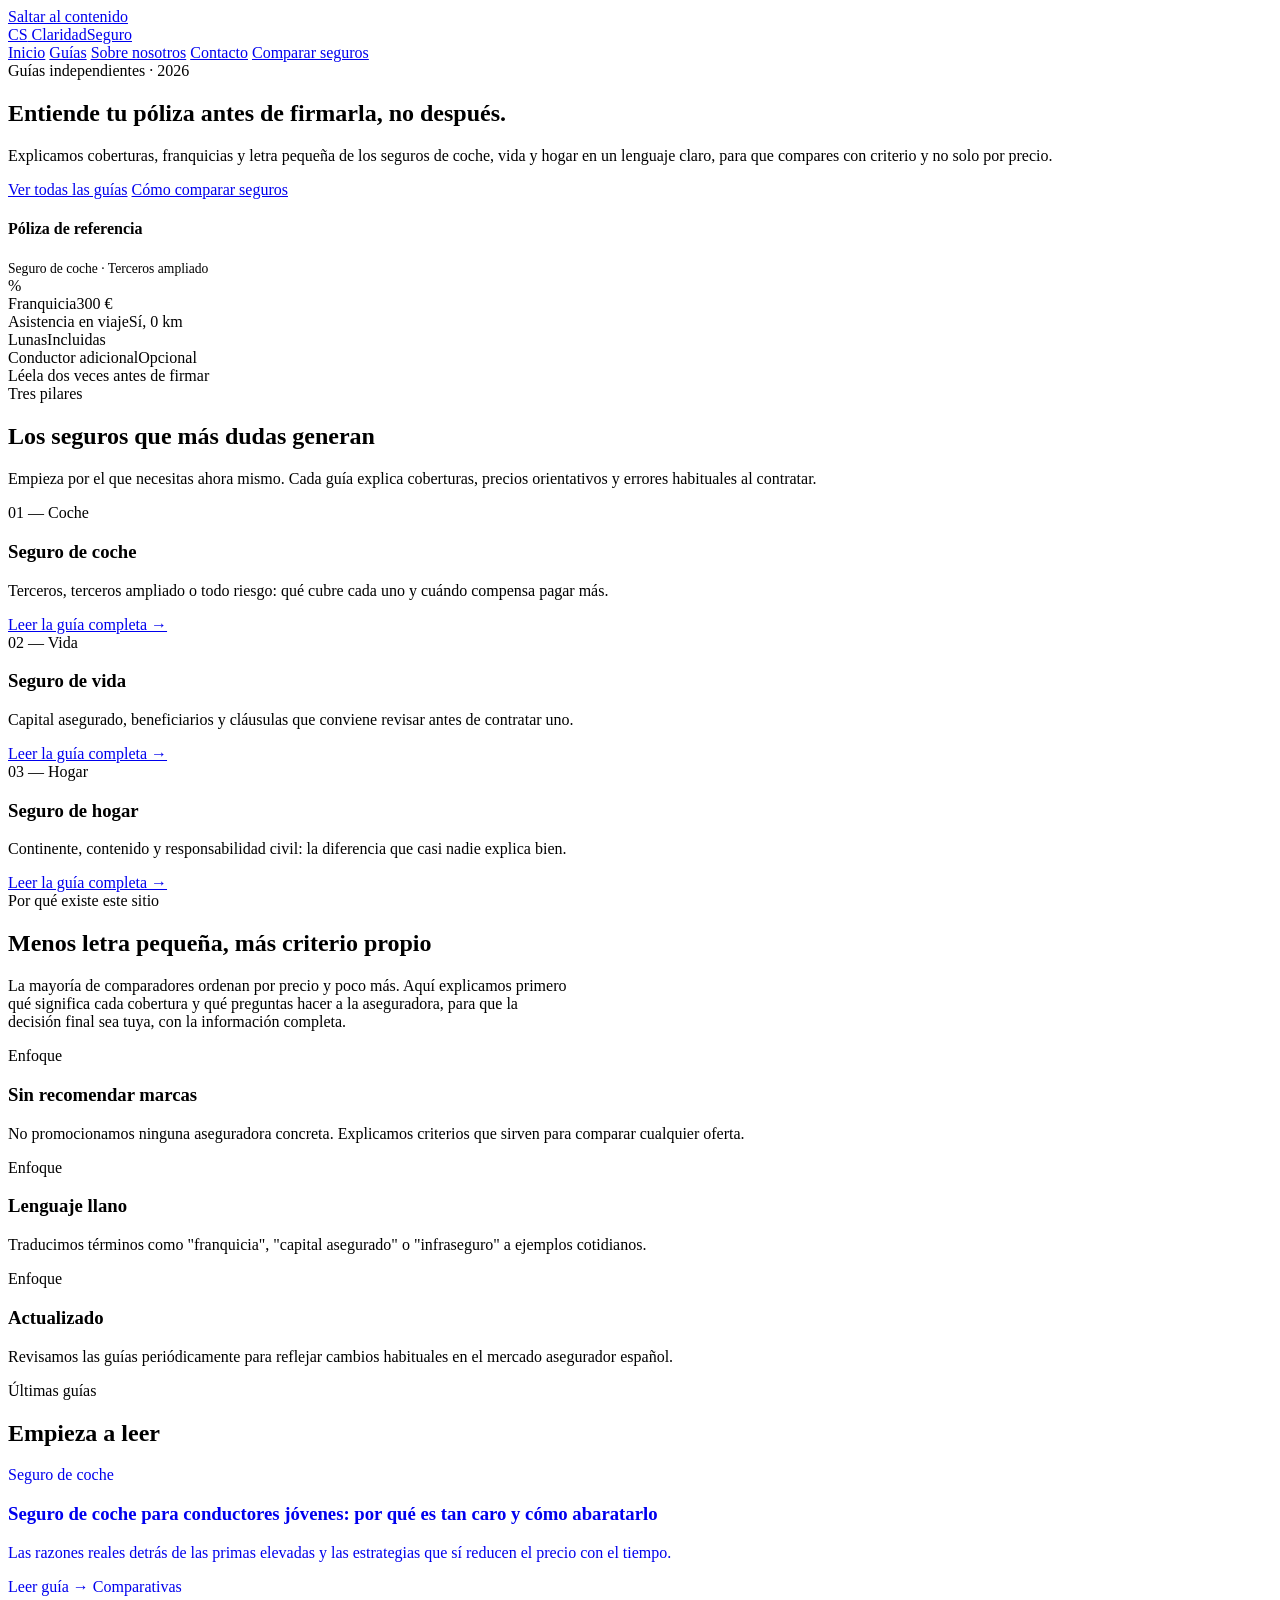
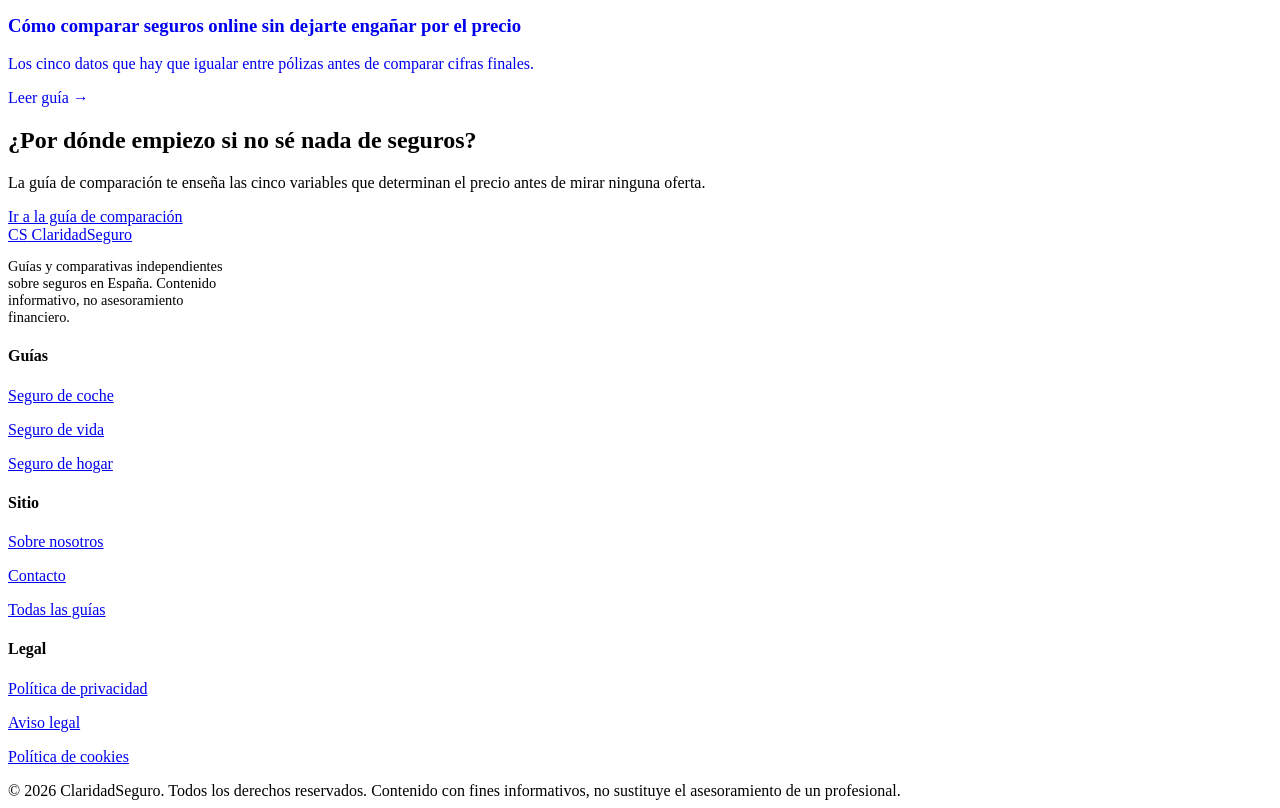
==== index.html @ 66f96608 "Add files via upload" ====
<!DOCTYPE html>
<html lang="es">
<head>
<meta charset="UTF-8">
<meta name="viewport" content="width=device-width, initial-scale=1.0">
<title>ClaridadSeguro — Guías claras para elegir seguro de coche, vida y hogar</title>
<meta name="description" content="Comparativas, guías y consejos independientes sobre seguros de coche, vida y hogar en España. Entiende tu póliza antes de firmarla, sin letra pequeña.">
<link rel="canonical" href="https://marcooos1.github.io/claridadseguro/">
<meta property="og:title" content="ClaridadSeguro — Guías claras sobre seguros">
<meta property="og:description" content="Comparativas y guías independientes de seguros de coche, vida y hogar.">
<meta property="og:type" content="website">
<meta property="og:url" content="https://marcooos1.github.io/claridadseguro/">
<meta name="robots" content="index, follow">
<link rel="preconnect" href="https://fonts.googleapis.com">
<link href="https://fonts.googleapis.com/css2?family=Fraunces:wght@600;700;900&family=Inter:wght@400;500;600;700&family=IBM+Plex+Mono:wght@500;600&display=swap" rel="stylesheet">
<link rel="stylesheet" href="css/style.css">
<script type="application/ld+json">
{
  "@context": "https://schema.org",
  "@type": "Organization",
  "name": "ClaridadSeguro",
  "url": "https://marcooos1.github.io/claridadseguro/",
  "description": "Guías y comparativas independientes sobre seguros de coche, vida y hogar en España."
}
</script>
</head>
<body>
<a class="skip-link" href="#main">Saltar al contenido</a>

<header class="site-header">
  <div class="nav-wrap">
    <a class="brand" href="index.html"><span class="seal">CS</span> ClaridadSeguro</a>
    <nav class="main-nav" aria-label="Navegación principal">
      <a href="index.html">Inicio</a>
      <a href="blog/index.html">Guías</a>
      <a href="sobre-nosotros.html">Sobre nosotros</a>
      <a href="contacto.html">Contacto</a>
      <a class="nav-cta" href="blog/comparar-seguros-online.html">Comparar seguros</a>
    </nav>
  </div>
</header>

<main id="main">

<section class="hero">
  <div class="container hero-grid">
    <div>
      <span class="eyebrow">Guías independientes · 2026</span>
      <h1>Entiende tu póliza antes de firmarla, no después.</h1>
      <p class="lead">Explicamos coberturas, franquicias y letra pequeña de los seguros de coche, vida y hogar en un lenguaje claro, para que compares con criterio y no solo por precio.</p>
      <div class="hero-actions">
        <a class="btn btn-primary" href="blog/index.html">Ver todas las guías</a>
        <a class="btn btn-outline" href="blog/comparar-seguros-online.html">Cómo comparar seguros</a>
      </div>
    </div>
    <div class="policy-card" aria-hidden="true">
      <div class="policy-head">
        <div>
          <h4>Póliza de referencia</h4>
          <span style="color:var(--slate); font-size:.85rem;">Seguro de coche · Terceros ampliado</span>
        </div>
        <span class="seal">%</span>
      </div>
      <div class="row"><span>Franquicia</span><span>300 €</span></div>
      <div class="row"><span>Asistencia en viaje</span><span>Sí, 0 km</span></div>
      <div class="row"><span>Lunas</span><span>Incluidas</span></div>
      <div class="row"><span>Conductor adicional</span><span>Opcional</span></div>
      <div class="stamp">Léela dos veces antes de firmar</div>
    </div>
  </div>
</section>

<section>
  <div class="container">
    <div class="section-head">
      <span class="eyebrow">Tres pilares</span>
      <h2>Los seguros que más dudas generan</h2>
      <p style="color:var(--slate)">Empieza por el que necesitas ahora mismo. Cada guía explica coberturas, precios orientativos y errores habituales al contratar.</p>
    </div>
    <div class="grid-3">
      <div class="type-card">
        <span class="num">01 — Coche</span>
        <h3>Seguro de coche</h3>
        <p>Terceros, terceros ampliado o todo riesgo: qué cubre cada uno y cuándo compensa pagar más.</p>
        <a href="blog/seguro-coche-guia-completa.html">Leer la guía completa →</a>
      </div>
      <div class="type-card">
        <span class="num">02 — Vida</span>
        <h3>Seguro de vida</h3>
        <p>Capital asegurado, beneficiarios y cláusulas que conviene revisar antes de contratar uno.</p>
        <a href="blog/seguro-vida-como-elegir.html">Leer la guía completa →</a>
      </div>
      <div class="type-card">
        <span class="num">03 — Hogar</span>
        <h3>Seguro de hogar</h3>
        <p>Continente, contenido y responsabilidad civil: la diferencia que casi nadie explica bien.</p>
        <a href="blog/seguro-hogar-que-cubre.html">Leer la guía completa →</a>
      </div>
    </div>
  </div>
</section>

<section style="background:var(--paper); border-top:1px solid var(--line); border-bottom:1px solid var(--line);">
  <div class="container">
    <div class="section-head">
      <span class="eyebrow">Por qué existe este sitio</span>
      <h2>Menos letra pequeña, más criterio propio</h2>
      <p style="color:var(--slate); max-width:70ch">La mayoría de comparadores ordenan por precio y poco más. Aquí explicamos primero qué significa cada cobertura y qué preguntas hacer a la aseguradora, para que la decisión final sea tuya, con la información completa.</p>
    </div>
    <div class="grid-3">
      <div class="type-card">
        <span class="num">Enfoque</span>
        <h3>Sin recomendar marcas</h3>
        <p>No promocionamos ninguna aseguradora concreta. Explicamos criterios que sirven para comparar cualquier oferta.</p>
      </div>
      <div class="type-card">
        <span class="num">Enfoque</span>
        <h3>Lenguaje llano</h3>
        <p>Traducimos términos como "franquicia", "capital asegurado" o "infraseguro" a ejemplos cotidianos.</p>
      </div>
      <div class="type-card">
        <span class="num">Enfoque</span>
        <h3>Actualizado</h3>
        <p>Revisamos las guías periódicamente para reflejar cambios habituales en el mercado asegurador español.</p>
      </div>
    </div>
  </div>
</section>

<section>
  <div class="container">
    <div class="section-head">
      <span class="eyebrow">Últimas guías</span>
      <h2>Empieza a leer</h2>
    </div>
    <div class="post-list">
      <a class="post-card" href="blog/seguro-coche-jovenes-conductores.html" style="text-decoration:none;">
        <span class="tag">Seguro de coche</span>
        <h3>Seguro de coche para conductores jóvenes: por qué es tan caro y cómo abaratarlo</h3>
        <p>Las razones reales detrás de las primas elevadas y las estrategias que sí reducen el precio con el tiempo.</p>
        <span class="read">Leer guía →</span>
      </a>
      <a class="post-card" href="blog/comparar-seguros-online.html" style="text-decoration:none;">
        <span class="tag">Comparativas</span>
        <h3>Cómo comparar seguros online sin dejarte engañar por el precio</h3>
        <p>Los cinco datos que hay que igualar entre pólizas antes de comparar cifras finales.</p>
        <span class="read">Leer guía →</span>
      </a>
    </div>
  </div>
</section>

<div class="cta-band">
  <h2>¿Por dónde empiezo si no sé nada de seguros?</h2>
  <p>La guía de comparación te enseña las cinco variables que determinan el precio antes de mirar ninguna oferta.</p>
  <a class="btn btn-primary" href="blog/comparar-seguros-online.html">Ir a la guía de comparación</a>
</div>

</main>

<footer class="site-footer">
  <div class="container">
    <div class="footer-grid">
      <div>
        <a class="brand" href="index.html"><span class="seal">CS</span> ClaridadSeguro</a>
        <p style="margin-top:14px; max-width:32ch; font-size:.9rem;">Guías y comparativas independientes sobre seguros en España. Contenido informativo, no asesoramiento financiero.</p>
      </div>
      <div>
        <h4>Guías</h4>
        <p><a href="blog/seguro-coche-guia-completa.html">Seguro de coche</a></p>
        <p><a href="blog/seguro-vida-como-elegir.html">Seguro de vida</a></p>
        <p><a href="blog/seguro-hogar-que-cubre.html">Seguro de hogar</a></p>
      </div>
      <div>
        <h4>Sitio</h4>
        <p><a href="sobre-nosotros.html">Sobre nosotros</a></p>
        <p><a href="contacto.html">Contacto</a></p>
        <p><a href="blog/index.html">Todas las guías</a></p>
      </div>
      <div>
        <h4>Legal</h4>
        <p><a href="politica-privacidad.html">Política de privacidad</a></p>
        <p><a href="aviso-legal.html">Aviso legal</a></p>
        <p><a href="politica-cookies.html">Política de cookies</a></p>
      </div>
    </div>
    <div class="footer-bottom">
      <span>© 2026 ClaridadSeguro. Todos los derechos reservados.</span>
      <span>Contenido con fines informativos, no sustituye el asesoramiento de un profesional.</span>
    </div>
  </div>
</footer>

<script src="js/cookie-banner.js" defer></script>
</body>
</html>
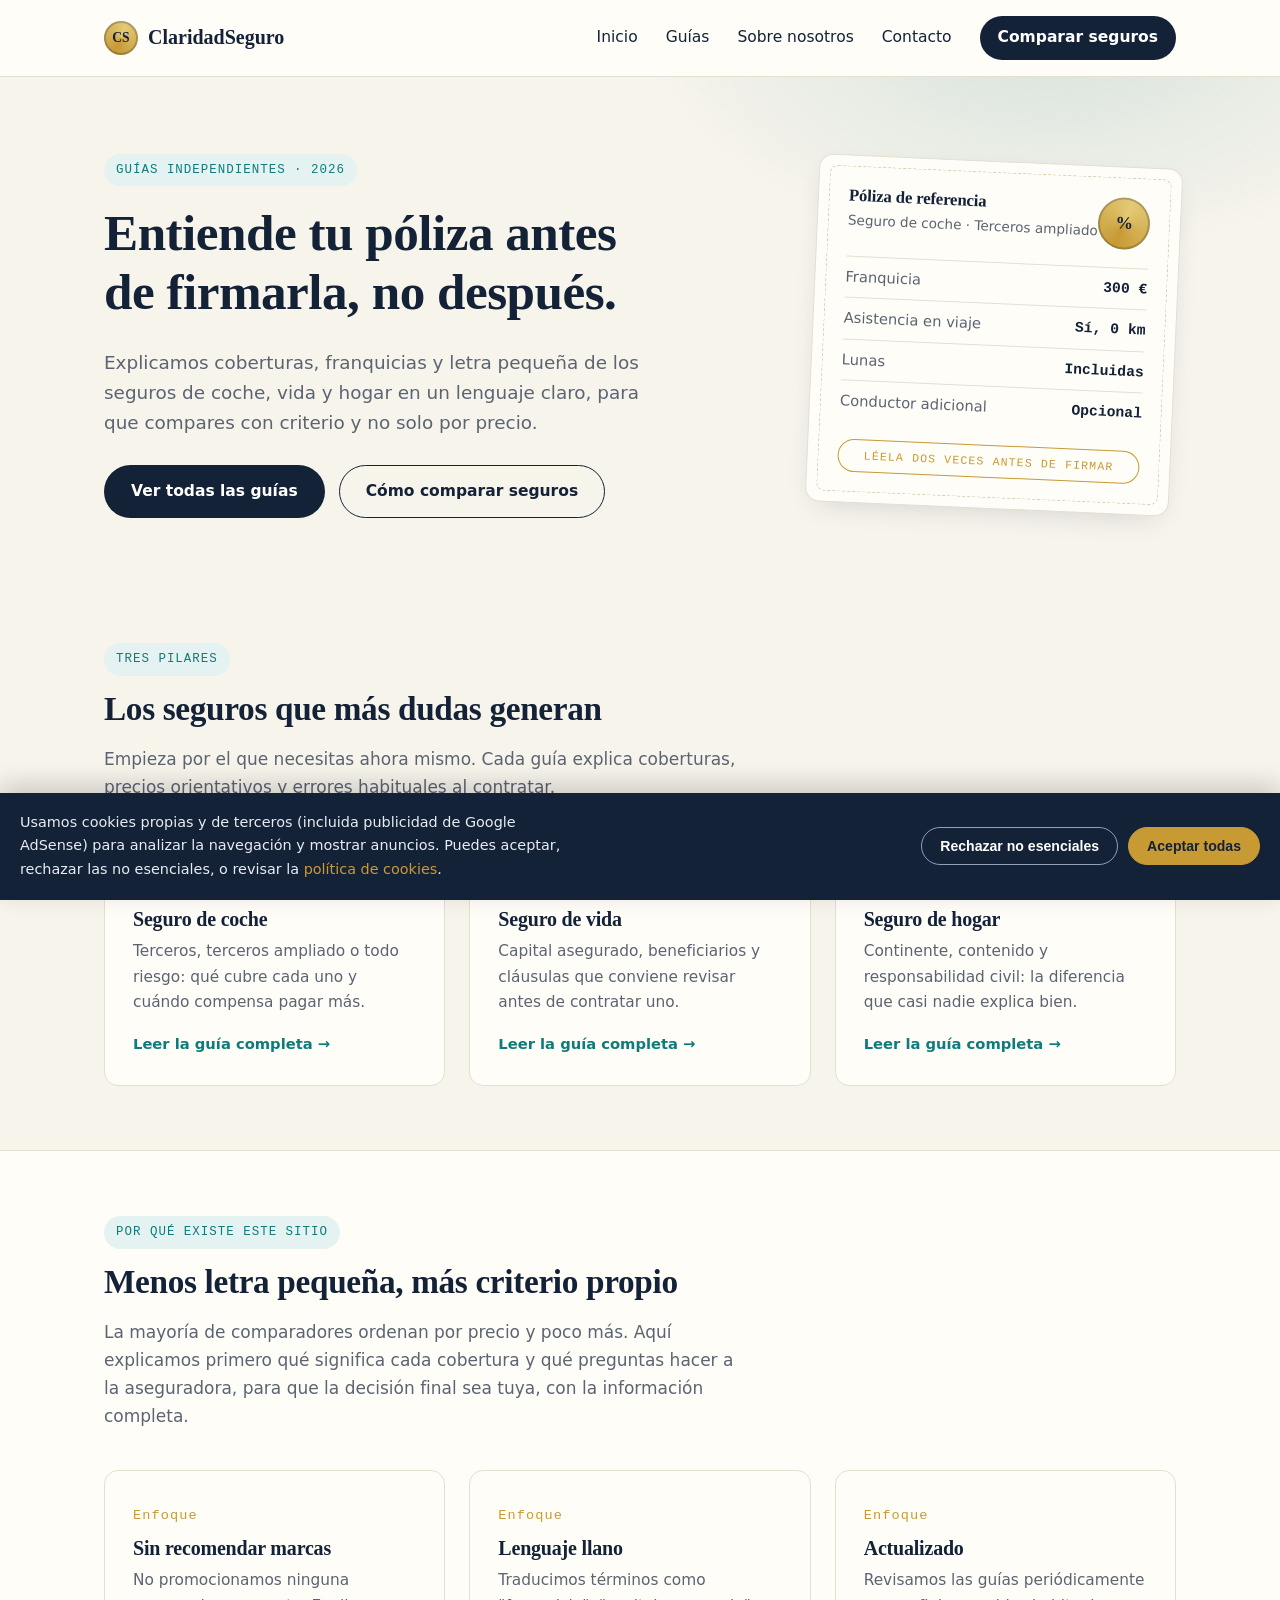
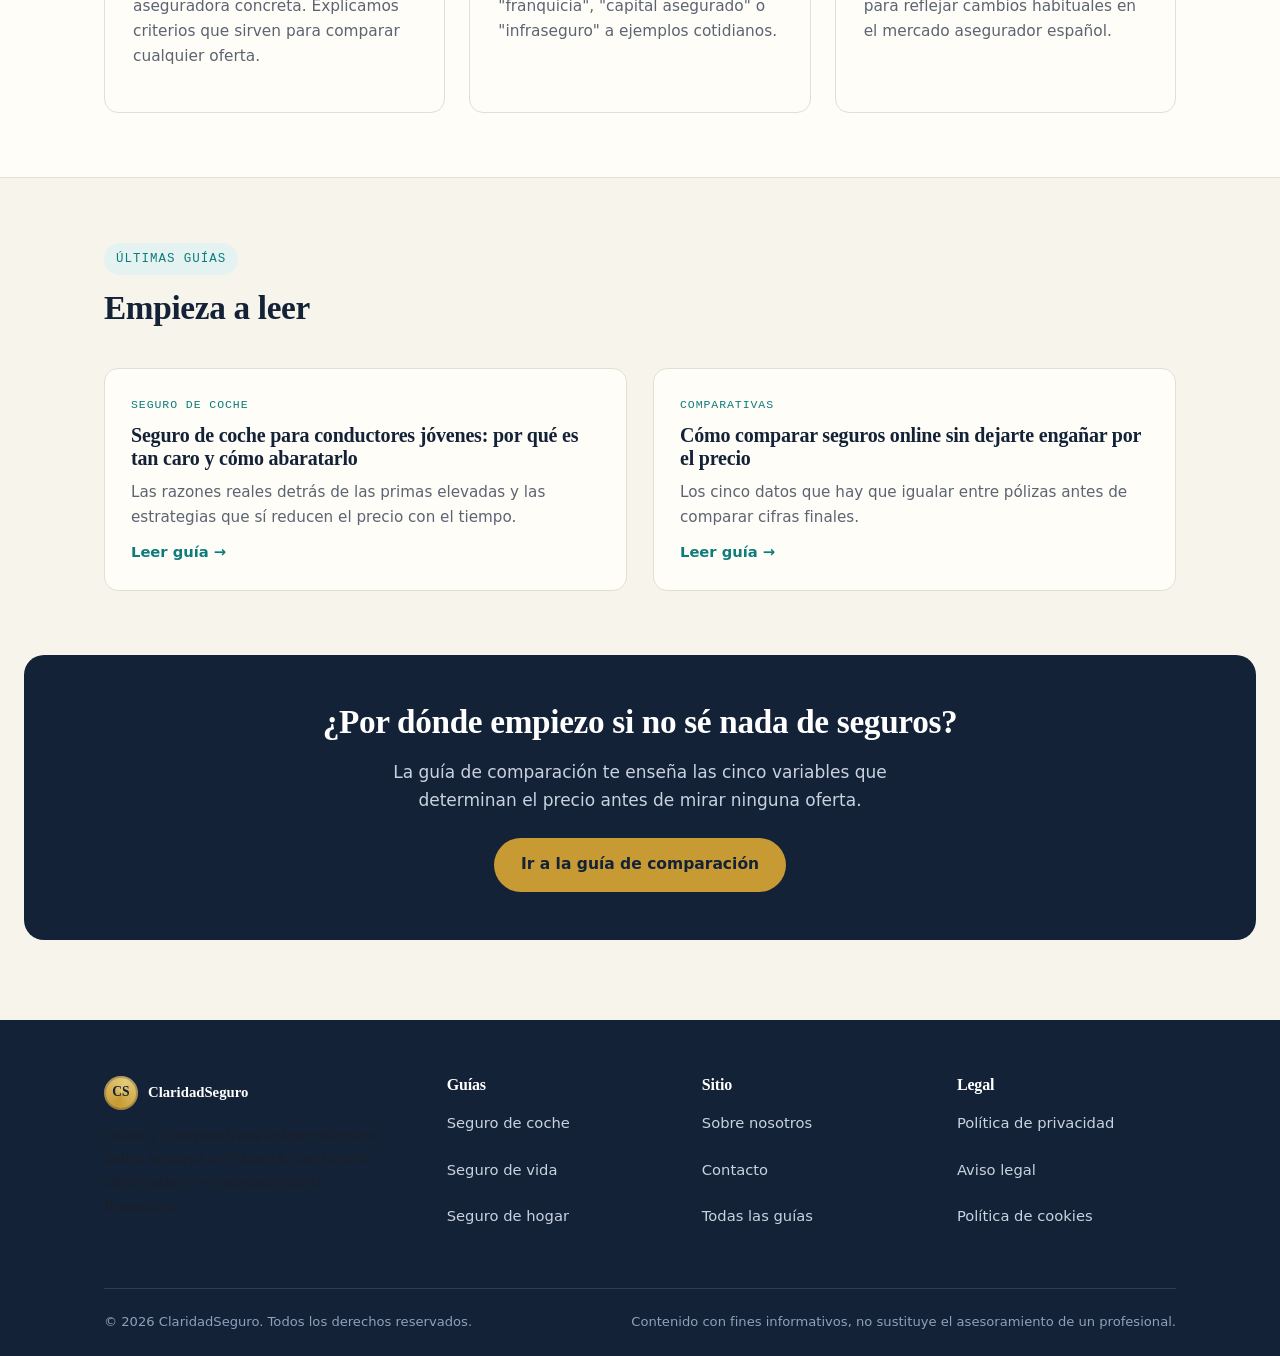
==== commit 286f16bd: "Update index.html" ====
--- a/index.html
+++ b/index.html
@@ -1,6 +1,7 @@
 <!DOCTYPE html>
 <html lang="es">
 <head>
+  <meta name="google-site-verification" content="7vvKPQWJpj8pFWXaizUYIFUhnD4zpaqEyZSCeNvrr3E" />
 <meta charset="UTF-8">
 <meta name="viewport" content="width=device-width, initial-scale=1.0">
 <title>ClaridadSeguro — Guías claras para elegir seguro de coche, vida y hogar</title>
--- a/css/style.css
+++ b/css/style.css
@@ -0,0 +1,244 @@
+/* =========================================================
+   ClaridadSeguro — Sistema de diseño
+   Paleta: navy (confianza), teal (protección), oro (garantía)
+   Tipografía: Fraunces (display) + Inter (texto) + IBM Plex Mono (datos)
+   Firma visual: el "sello" circular de póliza sellada
+   ========================================================= */
+
+:root{
+  --navy: #142238;
+  --navy-2: #1E3358;
+  --teal: #0E7C7B;
+  --teal-light: #E4F3F1;
+  --gold: #C79A34;
+  --cream: #F7F4EC;
+  --paper: #FFFDF8;
+  --ink: #1B1F27;
+  --slate: #5C6472;
+  --line: #E4DFD1;
+  --radius: 14px;
+  --maxw: 1120px;
+  --shadow: 0 10px 30px -12px rgba(20,34,56,.18);
+}
+
+*{box-sizing:border-box}
+html{scroll-behavior:smooth}
+body{
+  margin:0;
+  background:var(--cream);
+  color:var(--ink);
+  font-family:'Inter',system-ui,-apple-system,Segoe UI,sans-serif;
+  font-size:17px;
+  line-height:1.65;
+  -webkit-font-smoothing:antialiased;
+}
+h1,h2,h3,h4{
+  font-family:'Fraunces',Georgia,serif;
+  color:var(--navy);
+  line-height:1.15;
+  margin:0 0 .5em;
+  letter-spacing:-.01em;
+}
+h1{font-size:clamp(2.1rem,4vw,3.4rem); font-weight:700}
+h2{font-size:clamp(1.5rem,2.6vw,2.1rem); font-weight:600}
+h3{font-size:1.25rem; font-weight:600}
+p{margin:0 0 1.1em; color:var(--ink)}
+a{color:var(--teal); text-decoration:none}
+a:hover{text-decoration:underline}
+a:focus-visible,button:focus-visible{outline:3px solid var(--gold); outline-offset:2px}
+img{max-width:100%; display:block}
+ul,ol{padding-left:1.3em}
+li{margin-bottom:.5em}
+.container{max-width:var(--maxw); margin:0 auto; padding:0 24px}
+.mono{font-family:'IBM Plex Mono',monospace}
+
+/* ---------- Skip link ---------- */
+.skip-link{
+  position:absolute; left:-999px; top:0; background:var(--navy); color:#fff;
+  padding:10px 16px; z-index:200; border-radius:0 0 8px 0;
+}
+.skip-link:focus{left:0}
+
+/* ---------- Header ---------- */
+.site-header{
+  background:var(--paper);
+  border-bottom:1px solid var(--line);
+  position:sticky; top:0; z-index:100;
+}
+.nav-wrap{
+  display:flex; align-items:center; justify-content:space-between;
+  padding:16px 24px; max-width:var(--maxw); margin:0 auto;
+}
+.brand{display:flex; align-items:center; gap:10px; font-family:'Fraunces',serif; font-weight:700; font-size:1.25rem; color:var(--navy)}
+.brand:hover{text-decoration:none}
+.seal{
+  width:34px; height:34px; border-radius:50%;
+  background:conic-gradient(from 200deg, var(--gold), #E4C976, var(--gold));
+  display:flex; align-items:center; justify-content:center;
+  color:var(--navy); font-family:'Fraunces',serif; font-weight:700; font-size:.85rem;
+  box-shadow:inset 0 0 0 2px rgba(20,34,56,.25);
+}
+.main-nav{display:flex; gap:28px; align-items:center}
+.main-nav a{color:var(--navy); font-weight:500; font-size:.97rem}
+.main-nav a:hover{color:var(--teal); text-decoration:none}
+.nav-cta{
+  background:var(--navy); color:#fff !important; padding:9px 18px; border-radius:30px;
+  font-weight:600 !important;
+}
+.nav-cta:hover{background:var(--teal-light-navy,#0E7C7B)}
+
+/* ---------- Hero ---------- */
+.hero{
+  padding:76px 0 60px; position:relative; overflow:hidden;
+  background:
+    radial-gradient(680px 380px at 82% -10%, rgba(14,124,123,.14), transparent 60%),
+    var(--cream);
+}
+.hero-grid{display:grid; grid-template-columns:1.1fr .9fr; gap:56px; align-items:center}
+.eyebrow{
+  display:inline-flex; align-items:center; gap:8px;
+  font-family:'IBM Plex Mono',monospace; font-size:.78rem; letter-spacing:.08em; text-transform:uppercase;
+  color:var(--teal); background:var(--teal-light); padding:6px 12px; border-radius:20px; margin-bottom:18px;
+}
+.hero p.lead{font-size:1.15rem; color:var(--slate); max-width:52ch}
+.hero-actions{display:flex; gap:14px; margin-top:26px; flex-wrap:wrap}
+
+/* signature policy card */
+.policy-card{
+  background:var(--paper); border:1px solid var(--line); border-radius:var(--radius);
+  box-shadow:var(--shadow); padding:30px; transform:rotate(2.5deg);
+  position:relative; max-width:380px; margin-left:auto;
+}
+.policy-card::before{
+  content:""; position:absolute; inset:10px; border:1px dashed #D8CFB3; border-radius:8px; pointer-events:none;
+}
+.policy-card .policy-head{display:flex; justify-content:space-between; align-items:flex-start; margin-bottom:18px}
+.policy-card .policy-head .seal{width:52px; height:52px; font-size:1.1rem}
+.policy-card h4{margin:0; font-size:1.05rem}
+.policy-card .row{display:flex; justify-content:space-between; padding:8px 0; border-top:1px solid var(--line); font-size:.92rem}
+.policy-card .row span:first-child{color:var(--slate)}
+.policy-card .row span:last-child{font-family:'IBM Plex Mono',monospace; color:var(--navy); font-weight:600}
+.policy-card .stamp{
+  margin-top:18px; text-align:center; font-family:'IBM Plex Mono',monospace; font-size:.72rem;
+  letter-spacing:.1em; color:var(--gold); border:1px solid var(--gold); border-radius:30px; padding:6px;
+  text-transform:uppercase;
+}
+
+/* ---------- Buttons ---------- */
+.btn{
+  display:inline-block; padding:13px 26px; border-radius:30px; font-weight:600; font-size:.97rem;
+  border:1px solid transparent; cursor:pointer;
+}
+.btn:hover{text-decoration:none}
+.btn-primary{background:var(--navy); color:#fff}
+.btn-primary:hover{background:var(--navy-2)}
+.btn-outline{background:transparent; border-color:var(--navy); color:var(--navy)}
+.btn-outline:hover{background:var(--navy); color:#fff}
+
+/* ---------- Sections ---------- */
+section{padding:64px 0}
+.section-head{max-width:60ch; margin-bottom:40px}
+.section-head .eyebrow{margin-bottom:14px}
+
+/* cards grid: tipos de seguro */
+.grid-3{display:grid; grid-template-columns:repeat(3,1fr); gap:24px}
+.type-card{
+  background:var(--paper); border:1px solid var(--line); border-radius:var(--radius); padding:28px;
+  transition:transform .15s ease, box-shadow .15s ease;
+}
+.type-card:hover{transform:translateY(-4px); box-shadow:var(--shadow)}
+.type-card .num{font-family:'IBM Plex Mono',monospace; color:var(--gold); font-size:.85rem; letter-spacing:.08em}
+.type-card h3{margin:10px 0 8px}
+.type-card p{color:var(--slate); font-size:.96rem; margin-bottom:14px}
+.type-card a{font-weight:600; font-size:.92rem}
+
+/* comparison table */
+.table-wrap{overflow-x:auto; border:1px solid var(--line); border-radius:var(--radius); background:var(--paper)}
+table{width:100%; border-collapse:collapse; font-size:.95rem}
+th,td{padding:14px 18px; text-align:left; border-bottom:1px solid var(--line)}
+th{background:var(--navy); color:#fff; font-family:'Fraunces',serif; font-weight:600}
+tr:last-child td{border-bottom:none}
+td.num, th.num{font-family:'IBM Plex Mono',monospace}
+
+/* blog list */
+.post-list{display:grid; grid-template-columns:repeat(2,1fr); gap:26px}
+.post-card{
+  background:var(--paper); border:1px solid var(--line); border-radius:var(--radius); padding:26px;
+  display:flex; flex-direction:column; gap:10px;
+}
+.post-card .tag{
+  font-family:'IBM Plex Mono',monospace; font-size:.72rem; text-transform:uppercase; letter-spacing:.08em;
+  color:var(--teal);
+}
+.post-card h3{margin:0}
+.post-card p{color:var(--slate); font-size:.95rem; margin:0}
+.post-card .read{font-weight:600; font-size:.92rem; margin-top:auto}
+
+/* article */
+.article-header{padding:56px 0 32px; border-bottom:1px solid var(--line); background:var(--paper)}
+.breadcrumb{font-size:.85rem; color:var(--slate); margin-bottom:18px}
+.breadcrumb a{color:var(--slate)}
+.article-meta{display:flex; gap:16px; color:var(--slate); font-size:.88rem; font-family:'IBM Plex Mono',monospace; margin-top:16px}
+.article-body{max-width:72ch; margin:48px auto 0; padding:0 24px}
+.article-body h2{margin-top:1.6em}
+.article-body h3{margin-top:1.3em}
+.article-body ul{margin-bottom:1.3em}
+.callout{
+  background:var(--teal-light); border-left:4px solid var(--teal); border-radius:0 10px 10px 0;
+  padding:18px 22px; margin:28px 0; font-size:.96rem;
+}
+.callout strong{color:var(--navy)}
+.faq-item{border-top:1px solid var(--line); padding:18px 0}
+.faq-item h3{margin-bottom:8px; font-size:1.05rem}
+.disclaimer{
+  font-size:.85rem; color:var(--slate); background:var(--paper); border:1px solid var(--line);
+  border-radius:10px; padding:16px 20px; margin-top:40px;
+}
+
+/* CTA band */
+.cta-band{
+  background:var(--navy); color:#fff; border-radius:20px; padding:48px; text-align:center;
+  margin:0 24px;
+}
+.cta-band h2{color:#fff}
+.cta-band p{color:#C9D2E0; max-width:50ch; margin:0 auto 24px}
+.cta-band .btn-primary{background:var(--gold); color:var(--navy)}
+.cta-band .btn-primary:hover{background:#DBB255}
+
+/* legal pages */
+.legal-body{max-width:74ch; margin:48px auto; padding:0 24px}
+.legal-body h2{margin-top:1.6em}
+
+/* contact form */
+.contact-grid{display:grid; grid-template-columns:1fr 1fr; gap:48px; align-items:start}
+.form-field{margin-bottom:18px}
+.form-field label{display:block; font-weight:600; font-size:.92rem; margin-bottom:6px; color:var(--navy)}
+.form-field input,.form-field textarea{
+  width:100%; padding:12px 14px; border:1px solid var(--line); border-radius:8px; font-family:inherit; font-size:.96rem;
+  background:var(--paper);
+}
+.form-field textarea{min-height:140px; resize:vertical}
+
+/* footer */
+.site-footer{background:var(--navy); color:#C9D2E0; padding:56px 0 28px; margin-top:80px}
+.footer-grid{display:grid; grid-template-columns:1.4fr 1fr 1fr 1fr; gap:36px}
+.site-footer h4{color:#fff; font-family:'Fraunces',serif; font-size:1rem; margin-bottom:14px}
+.site-footer a{color:#C9D2E0; font-size:.92rem}
+.site-footer a:hover{color:var(--gold)}
+.site-footer .brand{color:#fff}
+.footer-bottom{
+  border-top:1px solid rgba(255,255,255,.12); margin-top:40px; padding-top:22px;
+  font-size:.82rem; color:#8FA0BC; display:flex; justify-content:space-between; flex-wrap:wrap; gap:10px;
+}
+
+/* responsive */
+@media (max-width:880px){
+  .hero-grid{grid-template-columns:1fr}
+  .policy-card{margin:0 auto; transform:rotate(0)}
+  .grid-3{grid-template-columns:1fr}
+  .post-list{grid-template-columns:1fr}
+  .contact-grid{grid-template-columns:1fr}
+  .footer-grid{grid-template-columns:1fr 1fr}
+  .main-nav{display:none}
+  .cta-band{padding:32px 22px}
+}
